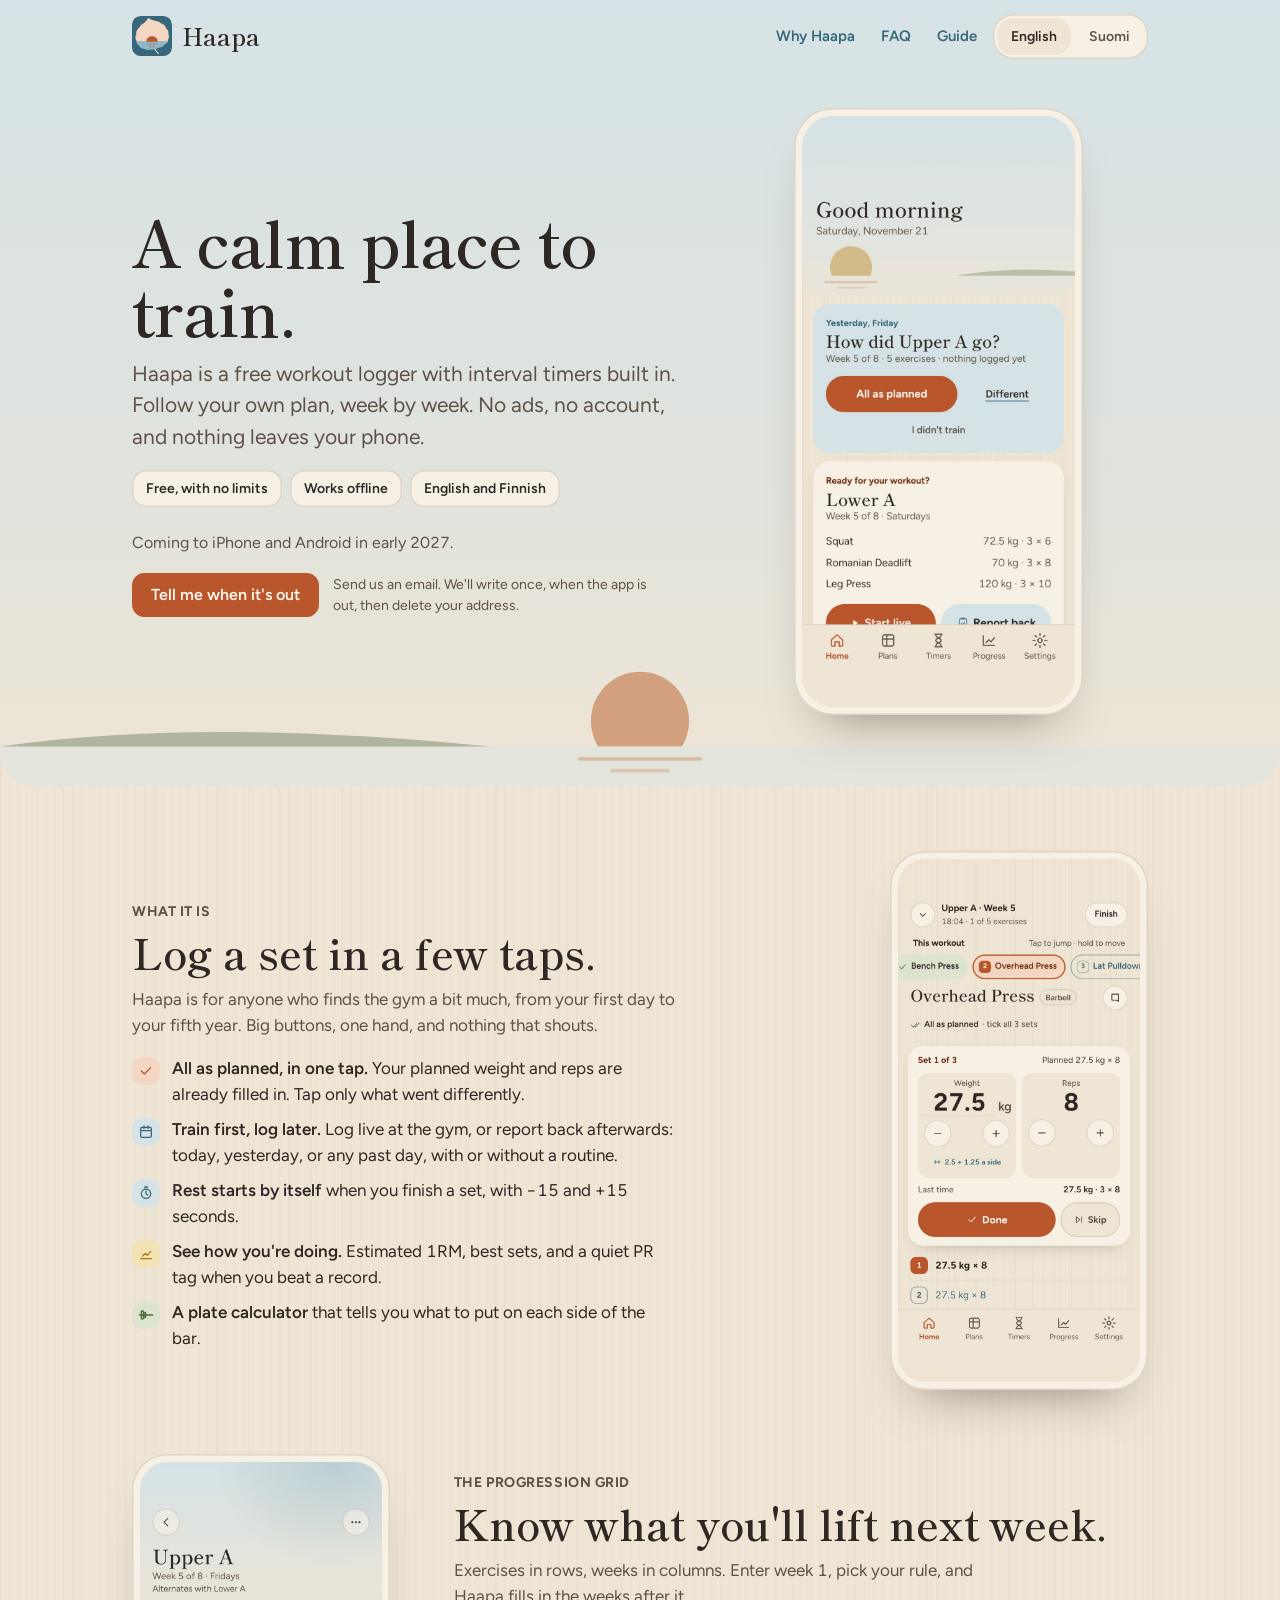
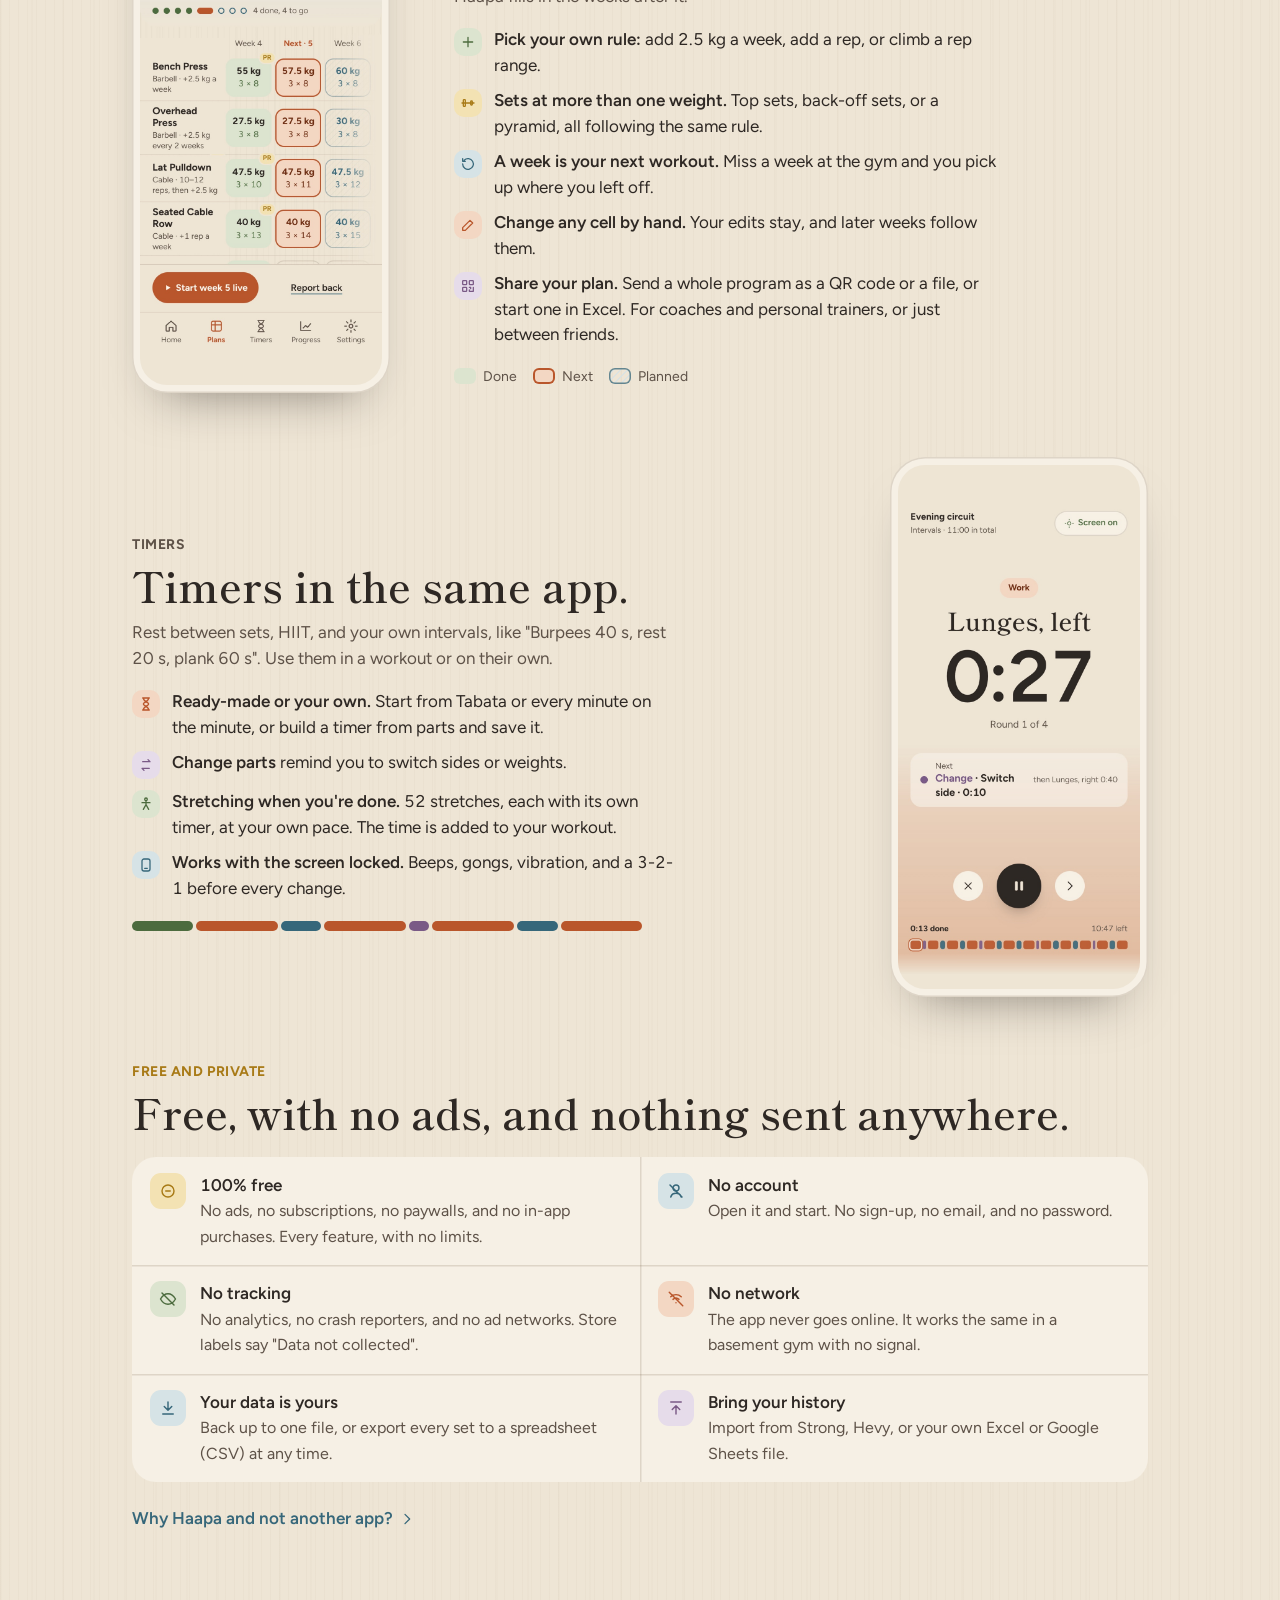
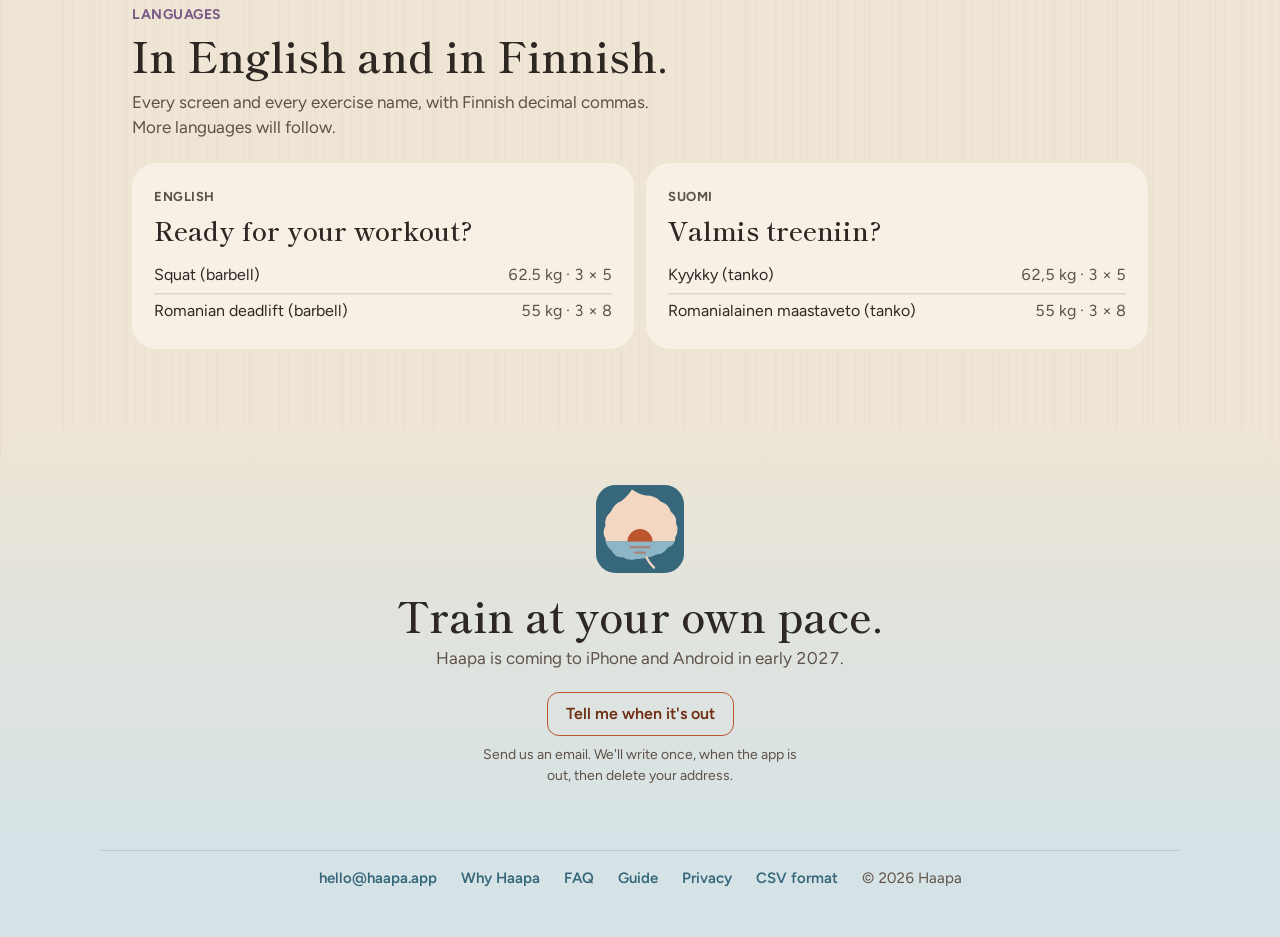
==== index.html @ 72ab7899 "Website, published 2026-11-21" ====
<!doctype html>
<html lang="en"><head>
<meta charset="utf-8">
<meta name="viewport" content="width=device-width,initial-scale=1">
<title>Haapa · a calm place to train</title>
<meta name="description" content="Haapa is a free workout logger and interval timer for iPhone and Android. No ads, no account, and nothing leaves your phone.">
<link rel="alternate" hreflang="en" href="https://haapa.app/">
<link rel="alternate" hreflang="fi" href="https://haapa.app/fi/">
<link rel="canonical" href="https://haapa.app/">
<link rel="icon" href="icon.svg" type="image/svg+xml">
<link rel="apple-touch-icon" href="apple-touch-icon.png">
<meta name="theme-color" content="#EEE5D5" media="(prefers-color-scheme: light)">
<meta name="theme-color" content="#221C18" media="(prefers-color-scheme: dark)">
<meta property="og:type" content="website">
<meta property="og:site_name" content="Haapa">
<meta property="og:locale" content="en_GB">
<meta property="og:title" content="Haapa · a calm place to train">
<meta property="og:description" content="Haapa is a free workout logger and interval timer for iPhone and Android. No ads, no account, and nothing leaves your phone.">
<meta property="og:url" content="https://haapa.app/">
<meta property="og:image" content="https://haapa.app/img/og.jpg">
<meta name="twitter:card" content="summary_large_image">
<link rel="stylesheet" href="site.css">
</head>
<body>

<!-- one icon definition, reused: variant B, tilted leaf, level horizon -->
<svg width="0" height="0" style="position:absolute" aria-hidden="true">
 <defs>
  <path id="leaf" d="M0 -44 Q7 -37 14 -34 Q24 -32 29 -24 Q38 -19 38 -10 Q44 -3 41 4 Q43 13 37 19 Q35 28 26 29 Q20 35 12 34 Q5 36 0 35 Q-5 36 -12 34 Q-20 35 -26 29 Q-35 28 -37 19 Q-43 13 -41 4 Q-44 -3 -38 -10 Q-38 -19 -29 -24 Q-24 -32 -14 -34 Q-7 -37 0 -44 Z"/>
  <clipPath id="leafclip"><use href="#leaf" transform="translate(56 54) rotate(-12) scale(1.12)"/></clipPath>
  <symbol id="haapa" viewBox="0 0 112 112">
   <rect width="112" height="112" style="fill:var(--i-ground)"/>
   <g clip-path="url(#leafclip)">
    <rect width="112" height="72" style="fill:var(--i-sky)"/>
    <rect y="72" width="112" height="40" style="fill:var(--i-water)"/>
    <path d="M40 72 A16 16 0 0 1 72 72 Z" style="fill:var(--i-sun)"/>
    <g style="stroke:var(--i-sun)" stroke-opacity=".5" stroke-width="3" stroke-linecap="round" fill="none"><path d="M44 79 H68"/><path d="M50 86 H62"/></g>
   </g>
   <path transform="translate(56 54) rotate(-12) scale(1.12)" d="M0 35 Q2 42 6 48" style="stroke:var(--i-sky)" stroke-width="2.6" fill="none" stroke-linecap="round"/>
  </symbol>
 </defs>
</svg>


<header class="hero">
 <svg class="scene" viewBox="0 0 1200 150" preserveAspectRatio="xMidYMax slice" aria-hidden="true">
  <circle cx="600" cy="88" r="46" style="fill:var(--sun)"/>
  <rect x="0" y="112" width="1200" height="38" style="fill:var(--water)"/>
  <rect x="542" y="122" width="116" height="3.5" rx="1.75" style="fill:var(--glint)"/>
  <rect x="572" y="133" width="56" height="3.5" rx="1.75" style="fill:var(--glint);opacity:.7"/>
  <path d="M0 112 C140 92 300 96 460 112 Z" style="fill:var(--hill)"/>
 </svg>
 <div class="wrap">
  <nav class="top" aria-label="Site">
   <a class="brand" href="index.html" aria-label="Haapa, home"><svg class="icon" width="40" height="40" aria-hidden="true"><use href="#haapa"/></svg><b class="serif">Haapa</b></a>
   <div class="navr">
    <a class="navlink wide" href="why.html">Why Haapa</a>
    <a class="navlink wide" href="faq.html">FAQ</a>
    <a class="navlink wide" href="guide.html">Guide</a>
    <div class="lang wide" role="group" aria-label="Language"><a href="index.html" aria-current="true" lang="en">English</a><a href="fi/index.html" lang="fi" hreflang="fi">Suomi</a></div>
    <details class="menu"><summary aria-label="Menu"><svg class="bars" width="22" height="22" viewBox="0 0 24 24" aria-hidden="true"><path d="M4 7h16M4 12h16M4 17h16" stroke="currentColor" stroke-width="2" stroke-linecap="round"/></svg><svg class="x" width="22" height="22" viewBox="0 0 24 24" aria-hidden="true"><path d="M6 6l12 12M18 6L6 18" stroke="currentColor" stroke-width="2" stroke-linecap="round"/></svg></summary>
     <div class="menu-in">
      <a class="mlink" href="why.html">Why Haapa</a>
      <a class="mlink" href="faq.html">FAQ</a>
      <a class="mlink" href="guide.html">Guide</a>
      <div class="lang" role="group" aria-label="Language"><a href="index.html" aria-current="true" lang="en">English</a><a href="fi/index.html" lang="fi" hreflang="fi">Suomi</a></div>
     </div>
    </details>
   </div>
  </nav>
  <div class="hero-in">
   <div>
    <h1 class="serif">A calm place to train.</h1>
    <p class="lede">Haapa is a free workout logger with interval timers built in. Follow your own plan, week by week. No ads, no account, and nothing leaves your phone.</p>
    <div class="facts"><span>Free, with no limits</span><span>Works offline</span><span>English and Finnish</span></div>
    <p class="soon">Coming to iPhone and Android in early 2027.</p>
    <p class="notify"><a href="mailto:hello@haapa.app?subject=Tell%20me%20when%20Haapa%20is%20out">Tell me when it's out</a><span>Send us an email. We'll write once, when the app is out, then delete your address.</span></p>
   </div>
   <div class="phone"><div class="screen"><picture><source srcset="img/home-dark.jpg" media="(prefers-color-scheme: dark)"><img src="img/home-light.jpg" width="390" height="844" alt="Haapa Home screen: “How did Upper A go?” with All as planned and Different, above today's routine, Lower A" decoding="async"></picture></div></div>
  </div>
 </div>
</header>

<main class="wrap">

 <section class="f" aria-labelledby="what">
  <div class="row">
   <div class="txt">
    <p class="kicker k-ember">What it is</p>
    <h2 id="what" class="serif">Log a set in a few taps.</h2>
    <p>Haapa is for anyone who finds the gym a bit much, from your first day to your fifth year. Big buttons, one hand, and nothing that shouts.</p>
    <ul class="points">
     <li><i style="background:var(--ember-soft);color:var(--ember)"><svg class="st" width="16" height="16" viewBox="0 0 24 24"><path d="M5 12l4.5 4.5L19 7"/></svg></i><span><b>All as planned, in one tap.</b> Your planned weight and reps are already filled in. Tap only what went differently.</span></li>
     <li><i style="background:var(--lake-soft);color:var(--lake)"><svg class="st" width="16" height="16" viewBox="0 0 24 24"><rect x="4" y="5" width="16" height="15" rx="2"/><path d="M4 10h16M9 3v4M15 3v4"/></svg></i><span><b>Train first, log later.</b> Log live at the gym, or report back afterwards: today, yesterday, or any past day, with or without a routine.</span></li>
     <li><i style="background:var(--lake-soft);color:var(--lake)"><svg class="st" width="16" height="16" viewBox="0 0 24 24"><circle cx="12" cy="13" r="7"/><path d="M12 9v4l2.5 2M10 3h4"/></svg></i><span><b>Rest starts by itself</b> when you finish a set, with −15 and +15 seconds.</span></li>
     <li><i style="background:var(--gold-soft);color:var(--gold)"><svg class="st" width="16" height="16" viewBox="0 0 24 24"><path d="M4 19h16M7 15l4-4 3 3 5-6"/></svg></i><span><b>See how you're doing.</b> Estimated 1RM, best sets, and a quiet PR tag when you beat a record.</span></li>
     <li><i style="background:var(--leaf-soft);color:var(--leaf)"><svg class="st" width="16" height="16" viewBox="0 0 24 24"><path d="M2 12h20"/><rect x="5" y="6" width="3" height="12" rx="1"/><rect x="9" y="8" width="2.5" height="8" rx="1"/></svg></i><span><b>A plate calculator</b> that tells you what to put on each side of the bar.</span></li>
    </ul>
   </div>
   <div class="phone"><div class="screen"><picture><source srcset="img/logging-dark.jpg" media="(prefers-color-scheme: dark)"><img src="img/logging-light.jpg" width="390" height="844" alt="Logging a set: overhead press, 27.5 kg for 8 reps as planned, with All as planned above and Done below" loading="lazy" decoding="async"></picture></div></div>
  </div>
 </section>

 <section class="f" aria-labelledby="grid">
  <div class="row flip">
   <div class="txt">
    <p class="kicker k-leaf">The progression grid</p>
    <h2 id="grid" class="serif">Know what you'll lift next week.</h2>
    <p>Exercises in rows, weeks in columns. Enter week 1, pick your rule, and Haapa fills in the weeks after it.</p>
    <ul class="points">
     <li><i style="background:var(--leaf-soft);color:var(--leaf)"><svg class="st" width="16" height="16" viewBox="0 0 24 24"><path d="M12 5v14M5 12h14"/></svg></i><span><b>Pick your own rule:</b> add 2.5 kg a week, add a rep, or climb a rep range.</span></li>
     <li><i style="background:var(--gold-soft);color:var(--gold)"><svg class="st" width="16" height="16" viewBox="0 0 24 24"><path d="M3 12h18"/><rect x="5" y="7" width="3" height="10" rx="1"/><rect x="16" y="9" width="2.5" height="6" rx="1"/></svg></i><span><b>Sets at more than one weight.</b> Top sets, back-off sets, or a pyramid, all following the same rule.</span></li>
     <li><i style="background:var(--lake-soft);color:var(--lake)"><svg class="st" width="16" height="16" viewBox="0 0 24 24"><path d="M4 12a8 8 0 1 0 2.3-5.7M4 4v4h4"/></svg></i><span><b>A week is your next workout.</b> Miss a week at the gym and you pick up where you left off.</span></li>
     <li><i style="background:var(--ember-soft);color:var(--ember)"><svg class="st" width="16" height="16" viewBox="0 0 24 24"><path d="M4 20h4L19 9l-4-4L4 16z"/></svg></i><span><b>Change any cell by hand.</b> Your edits stay, and later weeks follow them.</span></li>
     <li><i style="background:var(--heather-soft);color:var(--heather)"><svg class="st" width="16" height="16" viewBox="0 0 24 24"><rect x="4" y="4" width="6" height="6" rx="1"/><rect x="14" y="4" width="6" height="6" rx="1"/><rect x="4" y="14" width="6" height="6" rx="1"/><path d="M14 14h2v2M20 14v6h-6v-2"/></svg></i><span><b>Share your plan.</b> Send a whole program as a QR code or a file, or start one in Excel. For coaches and personal trainers, or just between friends.</span></li>
    </ul>
    <div class="legend" aria-label="How the grid marks weeks"><span><i class="lg-done"></i>Done</span><span><i class="lg-next"></i>Next</span><span><i class="lg-plan"></i>Planned</span></div>
   </div>
   <div class="phone"><div class="screen"><picture><source srcset="img/grid-portrait-dark.jpg" media="(prefers-color-scheme: dark)"><img src="img/grid-portrait-light.jpg" width="390" height="844" alt="The progression grid for Upper A, week 5 of 8: exercises in rows and weeks in columns, with done, next, and planned weeks" loading="lazy" decoding="async"></picture></div></div>
  </div>
 </section>

 <section class="f" aria-labelledby="timers">
  <div class="row">
   <div class="txt">
    <p class="kicker k-lake">Timers</p>
    <h2 id="timers" class="serif">Timers in the same app.</h2>
    <p>Rest between sets, HIIT, and your own intervals, like "Burpees 40 s, rest 20 s, plank 60 s". Use them in a workout or on their own.</p>
    <ul class="points">
     <li><i style="background:var(--ember-soft);color:var(--ember)"><svg class="st" width="16" height="16" viewBox="0 0 24 24"><path d="M7 3h10M7 21h10M8 3c0 6 8 6 8 9s-8 3-8 9M16 3c0 6-8 6-8 9s8 3 8 9"/></svg></i><span><b>Ready-made or your own.</b> Start from Tabata or every minute on the minute, or build a timer from parts and save it.</span></li>
     <li><i style="background:var(--heather-soft);color:var(--heather)"><svg class="st" width="16" height="16" viewBox="0 0 24 24"><path d="M7 7h11l-3-3M17 17H6l3 3"/></svg></i><span><b>Change parts</b> remind you to switch sides or weights.</span></li>
     <li><i style="background:var(--leaf-soft);color:var(--leaf)"><svg class="st" width="16" height="16" viewBox="0 0 24 24"><circle cx="12" cy="5" r="2"/><path d="M12 7v6l-4 7M12 13l4 7M6 10h12"/></svg></i><span><b>Stretching when you're done.</b> 52 stretches, each with its own timer, at your own pace. The time is added to your workout.</span></li>
     <li><i style="background:var(--lake-soft);color:var(--lake)"><svg class="st" width="16" height="16" viewBox="0 0 24 24"><rect x="6" y="3" width="12" height="18" rx="3"/><path d="M10 17h4"/></svg></i><span><b>Works with the screen locked.</b> Beeps, gongs, vibration, and a 3-2-1 before every change.</span></li>
    </ul>
    <div class="strip" aria-hidden="true">
     <i style="flex:3;background:var(--leaf)"></i><i style="flex:4;background:var(--ember)"></i><i style="flex:2;background:var(--lake)"></i><i style="flex:4;background:var(--ember)"></i><i style="flex:1;background:var(--heather)"></i><i style="flex:4;background:var(--ember)"></i><i style="flex:2;background:var(--lake)"></i><i style="flex:4;background:var(--ember)"></i>
    </div>
   </div>
   <div class="phone"><div class="screen"><picture><source srcset="img/timer-dark.jpg" media="(prefers-color-scheme: dark)"><img src="img/timer-light.jpg" width="390" height="844" alt="An interval timer running: Lunges, left, 27 seconds to go, next a change of side" loading="lazy" decoding="async"></picture></div></div>
  </div>
 </section>

 <section class="f promise" aria-labelledby="free">
  <p class="kicker k-gold">Free and private</p>
  <h2 id="free" class="serif">Free, with no ads, and nothing sent anywhere.</h2>
  <div class="group">
   <div class="r"><i style="background:var(--gold-soft);color:var(--gold)"><svg class="st" width="18" height="18" viewBox="0 0 24 24"><circle cx="12" cy="12" r="8"/><path d="M9 12h6"/></svg></i><div><b>100% free</b><span>No ads, no subscriptions, no paywalls, and no in-app purchases. Every feature, with no limits.</span></div></div>
   <div class="r"><i style="background:var(--lake-soft);color:var(--lake)"><svg class="st" width="18" height="18" viewBox="0 0 24 24"><circle cx="12" cy="8" r="4"/><path d="M5 20c1-4 4-5 7-5s6 1 7 5M4 4l16 16"/></svg></i><div><b>No account</b><span>Open it and start. No sign-up, no email, and no password.</span></div></div>
   <div class="r"><i style="background:var(--leaf-soft);color:var(--leaf)"><svg class="st" width="18" height="18" viewBox="0 0 24 24"><path d="M2 12s4-7 10-7 10 7 10 7-4 7-10 7S2 12 2 12zM4 4l16 16"/></svg></i><div><b>No tracking</b><span>No analytics, no crash reporters, and no ad networks. Store labels say "Data not collected".</span></div></div>
   <div class="r"><i style="background:var(--ember-soft);color:var(--ember)"><svg class="st" width="18" height="18" viewBox="0 0 24 24"><path d="M5 9a10 10 0 0 1 14 0M8 12.5a6 6 0 0 1 8 0M12 17h0M3 3l18 18"/></svg></i><div><b>No network</b><span>The app never goes online. It works the same in a basement gym with no signal.</span></div></div>
   <div class="r"><i style="background:var(--lake-soft);color:var(--lake)"><svg class="st" width="18" height="18" viewBox="0 0 24 24"><path d="M12 4v11M7 10l5 5 5-5M5 20h14"/></svg></i><div><b>Your data is yours</b><span>Back up to one file, or export every set to a spreadsheet (CSV) at any time.</span></div></div>
   <div class="r"><i style="background:var(--heather-soft);color:var(--heather)"><svg class="st" width="18" height="18" viewBox="0 0 24 24"><path d="M12 20V9M7 14l5-5 5 5M5 4h14"/></svg></i><div><b>Bring your history</b><span>Import from Strong, Hevy, or your own Excel or Google Sheets file.</span></div></div>
  </div>
  <a class="more" href="why.html">Why Haapa and not another app?<svg class="st" width="16" height="16" viewBox="0 0 24 24"><path d="M9 5l7 7-7 7"/></svg></a>
 </section>

 <section class="f" aria-labelledby="languages">
  <p class="kicker k-heather">Languages</p>
  <h2 id="languages" class="serif">In English and in Finnish.</h2>
  <div class="txt"><p>Every screen and every exercise name, with Finnish decimal commas. More languages will follow.</p></div>
  <div class="langs">
   <div class="card" lang="en"><small>English</small><h3 class="serif">Ready for your workout?</h3>
    <ul><li>Squat (barbell)<span>62.5 kg · 3 × 5</span></li><li>Romanian deadlift (barbell)<span>55 kg · 3 × 8</span></li></ul></div>
   <div class="card" lang="fi"><small>Suomi</small><h3 class="serif">Valmis treeniin?</h3>
    <ul><li>Kyykky (tanko)<span>62,5 kg · 3 × 5</span></li><li>Romanialainen maastaveto (tanko)<span>55 kg · 3 × 8</span></li></ul></div>
  </div>
 </section>

</main>

<section class="end" aria-labelledby="get-h">
 <div class="wrap">
  <svg class="icon" width="88" height="88" aria-hidden="true"><use href="#haapa"/></svg>
  <h2 id="get-h" class="serif">Train at your own pace.</h2>
  <p>Haapa is coming to iPhone and Android in early 2027.</p>
  <p class="notify"><a href="mailto:hello@haapa.app?subject=Tell%20me%20when%20Haapa%20is%20out">Tell me when it's out</a><span>Send us an email. We'll write once, when the app is out, then delete your address.</span></p>
 </div>
</section>

<footer>
 <div class="wrap">
  <a href="mailto:hello@haapa.app">hello@haapa.app</a>
  <a href="why.html">Why Haapa</a>
  <a href="faq.html">FAQ</a>
  <a href="guide.html">Guide</a>
  <a href="privacy.html">Privacy</a>
  <a href="csv-format.html">CSV format</a>
  <span style="padding:8px 0">© 2026 Haapa</span>
 </div>
</footer>
</body></html>
---- site.css ----
/* Haapa site styles. Löyly tokens from lifts/design/DESIGN.md. Fonts are self-hosted (no third-party requests). */
@font-face{font-family:Figtree;src:url(fonts/Figtree-Variable.woff) format("woff");font-weight:300 900;font-display:swap}
@font-face{font-family:"Shippori Mincho";src:url(fonts/ShipporiMincho-SemiBold.woff) format("woff");font-weight:600;font-display:swap}
/* Löyly tokens, copied from lifts/design/DESIGN.md (light / dark) */
:root{
  --ground:#EEE5D5;--raise:#F6F0E5;--slat:rgba(92,70,44,.16);
  --ink:#2E2824;--ink2:#5E5248;
  --ember:#B9562B;--ember-soft:#F3D7C3;--ember-ink:#6E2C10;--on-ember:#FFF6EE;
  --leaf:#4C6B3E;--leaf-soft:#DCE4CF;
  --lake:#36677A;--lake-soft:#D6E3E6;
  --gold:#A87A16;--gold-soft:#F3E2B3;
  --heather:#7A5A86;--heather-soft:#E6DCEA;
  /* precomputed mixes (no color-mix, same rule as the app) */
  --sky-mid:#E1E3DD;--water:#E3E4DB;--sun:#D3A07F;--glint:#D7B9A0;--hill:#B1B49E;
  /* icon (variant B, light) */
  --i-ground:#36677A;--i-sky:#F3D7C3;--i-water:#8DB6C6;--i-sun:#B9562B;
  color-scheme:light;
}
@media (prefers-color-scheme:dark){:root{
  --ground:#221C18;--raise:#2C2420;--slat:rgba(0,0,0,.45);
  --ink:#EFE4D3;--ink2:#B9AB97;
  --ember:#E58A5A;--ember-soft:#4A2C1E;--ember-ink:#FFD9C2;--on-ember:#2A140A;
  --leaf:#A4C28F;--leaf-soft:#2F3828;
  --lake:#8DB6C6;--lake-soft:#24343A;
  --gold:#E4B957;--gold-soft:#3D321A;
  --heather:#C4A6D0;--heather-soft:#352A3B;
  --sky-mid:#232829;--water:#232627;--sun:#80513A;--glint:#4E3427;--hill:#3E3D30;
  --i-ground:#16211F;--i-sky:#E6BFA2;--i-water:#5E8E9E;--i-sun:#D9733F;
  color-scheme:dark;
}
body{background-image:repeating-linear-gradient(90deg,rgba(0,0,0,.07) 0 1px,transparent 1px 9px)}}

*{box-sizing:border-box;margin:0;padding:0}
html{-webkit-text-size-adjust:100%}
body{background:var(--ground);color:var(--ink);font:400 17px/1.5 Figtree,system-ui,sans-serif;
  font-variant-numeric:tabular-nums;-webkit-font-smoothing:antialiased;
  background-image:repeating-linear-gradient(90deg,rgba(120,92,58,.03) 0 1px,transparent 1px 9px),
    repeating-linear-gradient(90deg,rgba(120,92,58,.02) 0 2px,transparent 2px 31px)}
.serif{font-family:"Shippori Mincho",Georgia,serif;font-weight:600}
a{color:inherit}
:focus-visible{outline:3px solid var(--lake);outline-offset:3px;border-radius:8px}
.wrap{max-width:1080px;margin:0 auto;padding:0 16px}
@media (min-width:720px){.wrap{padding:0 32px}}

/* top bar */
.top{display:flex;align-items:center;justify-content:space-between;height:72px}
.brand{display:flex;align-items:center;gap:10px;text-decoration:none}
.brand b{font-size:24px}
.icon{display:block;border-radius:22%;flex:none}
.lang{display:flex;gap:4px;padding:4px;border-radius:20px;background:var(--raise);box-shadow:inset 0 0 0 1.5px var(--slat)}
.lang a{font-size:14px;font-weight:600;text-decoration:none;padding:8px 14px;border-radius:16px;color:var(--ink2)}
.lang a[aria-current]{background:var(--ground);color:var(--ink)}

/* hero: the Home horizon, full width */
.hero{position:relative;overflow:hidden;border-radius:0 0 36px 36px;
  background:linear-gradient(180deg,var(--lake-soft) 0%,var(--sky-mid) 62%,var(--ground) 100%)}
.hero .scene{position:absolute;left:0;right:0;bottom:0;width:100%;height:150px}
.hero-in{position:relative;display:grid;gap:28px;padding:20px 0 56px}
.hero h1{font-size:clamp(38px,9vw,64px);line-height:1.08;letter-spacing:-.01em}
.hero .lede{font-size:clamp(18px,2.4vw,21px);color:var(--ink2);margin-top:14px;max-width:30em}
.facts{display:flex;flex-wrap:wrap;gap:8px;margin-top:18px}
.facts span{font-size:14px;font-weight:600;padding:8px 14px;border-radius:14px;background:var(--raise);box-shadow:inset 0 0 0 1.5px var(--slat)}
.hero .phone{justify-self:center}
@media (min-width:860px){
  .hero-in{grid-template-columns:1.15fr .85fr;align-items:center;padding:36px 0 72px}
}

/* store badges (not links until the listings exist; swap in Apple's and Google's artwork then) */
.badges{display:flex;flex-wrap:wrap;gap:12px;margin-top:26px}
.badge{display:inline-flex;align-items:center;gap:10px;height:54px;padding:0 18px 0 14px;border-radius:12px;
  background:#111;color:#fff;text-decoration:none;box-shadow:inset 0 0 0 1px #8a8a8a}
.badge svg{flex:none}
.badge span{display:flex;flex-direction:column;line-height:1.1}
.badge small{font-size:11px;letter-spacing:.02em}
.badge b{font-size:20px;font-weight:600;letter-spacing:-.01em}
.soon{font-size:14px;color:var(--ink2);margin-top:10px}

/* phone frames for the app screenshots */
.phone{--s:.62;width:calc(390px*var(--s) + 16px);height:calc(844px*var(--s) + 16px);padding:8px;border-radius:calc(44px*var(--s) + 8px);
  background:var(--raise);box-shadow:inset 0 0 0 1.5px var(--slat),0 28px 50px -30px rgba(46,40,36,.55);flex:none}
.phone .screen{width:calc(390px*var(--s));height:calc(844px*var(--s));overflow:hidden;border-radius:calc(44px*var(--s))}
.phone img{width:100%;height:100%;display:block}
@media (min-width:860px){.hero .phone{--s:.7}}

/* sections */
section.f{padding:64px 0 0}
.row{display:grid;gap:28px;align-items:center}
@media (min-width:860px){.row{grid-template-columns:1fr auto;gap:64px}.row.flip{grid-template-columns:auto 1fr}.row.flip .txt{order:2}}
.row .phone{justify-self:center}
.kicker{font-size:14px;font-weight:700;letter-spacing:.04em;text-transform:uppercase}
.k-ember{color:var(--ember)}.k-leaf{color:var(--leaf)}.k-lake{color:var(--lake)}.k-gold{color:var(--gold)}.k-heather{color:var(--heather)}
h2{font-size:clamp(30px,5.4vw,42px);line-height:1.12;margin-top:6px}
.txt>p{color:var(--ink2);margin-top:12px;max-width:32em}
.points{list-style:none;margin-top:18px;display:grid;gap:10px;max-width:32em}
.points li{display:flex;gap:12px;align-items:flex-start}
.points li i{flex:none;width:28px;height:28px;border-radius:10px;display:grid;place-items:center;margin-top:1px}
.points b{font-weight:600}
svg.st{stroke:currentColor;fill:none;stroke-width:1.9;stroke-linecap:round;stroke-linejoin:round}

/* grid legend, from the app */
.legend{display:flex;flex-wrap:wrap;gap:8px 16px;margin-top:18px;font-size:14px;color:var(--ink2)}
.legend span{display:flex;align-items:center;gap:7px}
.legend i{width:22px;height:16px;border-radius:6px}
.lg-done{background:var(--leaf-soft)}
.lg-next{background:var(--ember-soft);box-shadow:inset 0 0 0 2px var(--ember)}
.lg-plan{box-shadow:inset 0 0 0 1.5px var(--lake);opacity:.75;background:repeating-linear-gradient(135deg,transparent 0 4px,var(--lake-soft) 4px 5px)}

/* timer strip */
.strip{display:flex;gap:3px;height:10px;margin-top:20px;max-width:30em}
.strip i{border-radius:5px}

/* the promise: a grouped list, like Settings */
.group{margin-top:22px;border-radius:24px;background:var(--raise);overflow:hidden}
.group .r{display:flex;gap:14px;align-items:flex-start;padding:16px 18px}
.group .r+.r{box-shadow:inset 0 1.5px 0 var(--slat)}
.group .r i{flex:none;width:36px;height:36px;border-radius:11px;display:grid;place-items:center}
.group .r b{display:block;font-weight:600}
.group .r span{color:var(--ink2);font-size:16px}
@media (min-width:860px){.promise .group{display:grid;grid-template-columns:1fr 1fr}
  .promise .group .r+.r{box-shadow:none}
  .promise .group .r:nth-child(n+3){box-shadow:inset 0 1.5px 0 var(--slat)}
  .promise .group .r:nth-child(even){box-shadow:inset 1.5px 0 0 var(--slat)}
  .promise .group .r:nth-child(n+3):nth-child(even){box-shadow:inset 1.5px 0 0 var(--slat),inset 0 1.5px 0 var(--slat)}}

/* languages */
.langs{display:grid;gap:12px;margin-top:22px}
@media (min-width:720px){.langs{grid-template-columns:1fr 1fr}}
.card{border-radius:24px;background:var(--raise);padding:20px 22px}
.card small{font-size:13px;font-weight:700;color:var(--ink2);letter-spacing:.04em;text-transform:uppercase}
.card h3{font-size:26px;line-height:1.2;margin-top:6px}
.card ul{list-style:none;margin-top:12px}
.card li{display:flex;justify-content:space-between;gap:12px;padding:6px 0;font-size:16px}
.card li+li{box-shadow:inset 0 1.5px 0 var(--slat)}
.card li span{color:var(--ink2);white-space:nowrap}

/* closing */
.end{margin-top:80px;padding:56px 0 64px;text-align:center;border-radius:36px 36px 0 0;
  background:linear-gradient(0deg,var(--lake-soft) 0%,var(--sky-mid) 55%,var(--ground) 100%)}
.end .icon{margin:0 auto}
.end h2{margin-top:18px}
.end p{color:var(--ink2);margin-top:8px}
.end .badges{justify-content:center}
footer{background:var(--lake-soft);padding:0 0 40px;font-size:15px;color:var(--ink2)}
footer .wrap{display:flex;flex-wrap:wrap;gap:10px 24px;justify-content:center;padding-top:8px;border-top:1.5px solid var(--slat)}
footer a{color:var(--lake);font-weight:600;text-decoration:none;padding:8px 0}

/* nav link + "more" link */
.navr{display:flex;align-items:center;gap:6px}
.navlink{font-size:15px;font-weight:600;text-decoration:none;color:var(--lake);padding:10px 10px}
@media (max-width:420px){.navlink{font-size:14px;padding:10px 6px}.lang a{padding:8px 10px}}
.more{display:inline-flex;align-items:center;gap:6px;margin-top:16px;font-weight:600;color:var(--lake);text-decoration:none;padding:8px 0}

/* comparison page */
.page-head{position:relative;overflow:hidden;border-radius:0 0 36px 36px;
  background:linear-gradient(180deg,var(--lake-soft) 0%,var(--sky-mid) 70%,var(--ground) 100%)}
.page-head .intro{padding:16px 0 48px;max-width:40em}
.page-head h1{font-size:clamp(34px,7vw,54px);line-height:1.1}
.page-head p{color:var(--ink2);margin-top:14px;font-size:clamp(17px,2.2vw,20px)}
.checked{font-size:14px;color:var(--ink2);margin-top:14px}
.tablewrap{margin-top:22px;border-radius:24px;background:var(--raise);overflow:hidden}
table.cmp{border-collapse:collapse;width:100%;font-size:15px}
.cmp th,.cmp td{text-align:left;vertical-align:top;padding:14px 16px}
.cmp thead th{font-size:14px;font-weight:700;color:var(--ink2)}
.cmp tbody th{font-size:21px;width:130px}
.cmp tbody tr{box-shadow:inset 0 1.5px 0 var(--slat)}
.cmp tr.us{background:var(--ember-soft);color:var(--ember-ink)}
.cmp td small{display:block;color:var(--ink2);font-size:13px;margin-top:2px}
.cmp tr.us small{color:var(--ember-ink)}
@media (max-width:759px){
  .tablewrap{background:none;border-radius:0}
  .cmp thead{position:absolute;width:1px;height:1px;overflow:hidden;clip:rect(0 0 0 0)}
  .cmp,.cmp tbody,.cmp tr,.cmp th,.cmp td{display:block;width:auto}
  .cmp tbody tr{box-shadow:none;background:var(--raise);border-radius:22px;padding:6px 0 8px;margin-bottom:12px}
  .cmp tbody th{padding:12px 18px 4px}
  .cmp td{display:grid;grid-template-columns:110px 1fr;gap:12px;padding:8px 18px}
  .cmp td+td{box-shadow:inset 0 1.5px 0 var(--slat)}
  .cmp td::before{content:attr(data-label);font-size:14px;font-weight:600;color:var(--ink2)}
  .cmp tr.us td::before{color:var(--ember-ink)}
  .cmp td small{grid-column:2;margin-top:-10px}
}
.apps{display:grid;gap:12px;margin-top:22px}
@media (min-width:760px){.apps{grid-template-columns:1fr 1fr}}
.apps .card h3{font-size:24px}
.apps .card p{color:var(--ink2);margin-top:8px;font-size:16px}
.apps .card p b{color:var(--ink);font-weight:600}
.two{display:grid;gap:12px;margin-top:22px}
@media (min-width:760px){.two{grid-template-columns:1fr 1fr}}
.two .card ul{list-style:none;margin-top:10px}
.two .card li{padding:8px 0;font-size:16px}
.two .card li+li{box-shadow:inset 0 1.5px 0 var(--slat)}
.vh{position:absolute;width:1px;height:1px;overflow:hidden;clip:rect(0 0 0 0)}

.note{color:var(--ink2);font-size:15px;margin-top:14px;max-width:44em}
.swatches{display:flex;flex-wrap:wrap;gap:10px 18px;margin-top:20px}
.sw{display:flex;align-items:center;gap:8px;font-size:14px;font-weight:600;color:var(--ink2)}
.sw i{width:26px;height:26px;border-radius:50%}
ul.plain{list-style:none}
ul.plain li{padding:9px 0;font-size:16px}
ul.plain li+li{box-shadow:inset 0 1.5px 0 var(--slat)}
@media (min-width:760px){.apps .wide{grid-column:1/-1}}

/* text pages: privacy, CSV format */
.doc{padding-top:24px}
.doc>*{max-width:44em}
.doc>.tablewrap{max-width:52em}
.spec td:first-child code{white-space:nowrap}
.doc h2{font-size:clamp(24px,4vw,30px);margin-top:36px}
.doc p,.doc li{color:var(--ink2);margin-top:10px}
.doc p b,.doc li b{color:var(--ink);font-weight:600}
.doc ul{padding-left:20px}
.doc a{color:var(--lake);font-weight:600}
.doc code{font:600 14px/1.4 ui-monospace,Menlo,monospace;color:var(--ink);overflow-wrap:anywhere}
.doc .tablewrap{overflow-x:auto}
table.spec{border-collapse:collapse;width:100%;font-size:15px;min-width:560px}
.spec th,.spec td{text-align:left;vertical-align:top;padding:11px 14px}
.spec thead th{font-size:14px;color:var(--ink2)}
.spec tbody tr{box-shadow:inset 0 1.5px 0 var(--slat)}
.spec td:nth-child(3){color:var(--ink2)}
.notify{margin-top:18px;display:flex;flex-wrap:wrap;align-items:center;gap:8px 14px;font-size:14px;color:var(--ink2)}
.notify a{display:inline-flex;align-items:center;height:44px;padding:0 18px;border-radius:12px;border:1.5px solid var(--ember);color:var(--ember-ink);font-weight:600;font-size:16px;text-decoration:none}
.notify a:hover{background:var(--ember-soft)}
.notify span{max-width:24em}
.end .notify{justify-content:center;flex-direction:column}
.end .notify span{text-align:center}

/* site menu: links on wide screens, a menu button on phones (no script: <details>) */
.menu{display:none;position:relative}
.menu summary{list-style:none;width:44px;height:44px;display:grid;place-items:center;border-radius:14px;background:var(--raise);box-shadow:inset 0 0 0 1.5px var(--slat);color:var(--ink);cursor:pointer}
.menu summary::-webkit-details-marker{display:none}
.menu summary:focus-visible{outline:2px solid var(--lake);outline-offset:2px}
.menu summary svg{grid-area:1/1}
.menu[open] .bars,.menu:not([open]) .x{display:none}
.menu-in{position:absolute;right:0;top:52px;z-index:20;width:min(280px,calc(100vw - 32px));display:grid;gap:4px;padding:10px;border-radius:20px;background:var(--raise);box-shadow:inset 0 0 0 1.5px var(--slat),0 14px 36px rgba(0,0,0,.2)}
.mlink{display:block;padding:12px 14px;border-radius:12px;font-size:17px;font-weight:600;text-decoration:none;color:var(--ink)}
.mlink[aria-current]{background:var(--ground)}
.menu-in .lang{margin-top:6px;padding:10px 0 0;border-radius:0;background:none;box-shadow:inset 0 1.5px 0 var(--slat)}
.menu-in .lang a{flex:1;text-align:center;padding:12px 14px;border-radius:12px}
.menu-in .lang a[aria-current]{background:var(--ground)}
@media (max-width:700px){.wide{display:none}.menu{display:block}}

/* coming soon: the email sign-up is the main action until the stores have Haapa */
.hero .soon{margin-top:24px;font-size:16px}
.hero .notify a{background:var(--ember);border-color:var(--ember);color:var(--on-ember)}
.hero .notify a:hover{background:var(--ember);filter:brightness(1.06)}
.end .notify{margin-top:20px}

/* FAQ */
.sr{position:absolute;width:1px;height:1px;overflow:hidden;clip:rect(0 0 0 0);white-space:nowrap}
.faq .qa{border-bottom:1.5px solid var(--slat)}
.faq .qa:first-of-type{border-top:1.5px solid var(--slat)}
.faq summary{list-style:none;cursor:pointer;display:flex;justify-content:space-between;align-items:center;gap:16px;padding:18px 4px;font-size:18px;font-weight:600;color:var(--ink)}
.faq summary::-webkit-details-marker{display:none}
.faq summary::after{content:"+";flex:none;width:28px;height:28px;display:grid;place-items:center;border-radius:50%;background:var(--lake-soft);color:var(--lake);font-size:20px;line-height:1}
.faq .qa[open] summary::after{content:"−"}
.faq summary:focus-visible{outline:2px solid var(--lake);outline-offset:2px;border-radius:8px}
.faq .qa p{margin:0 4px 20px;color:var(--ink2)}

/* data guide */
.toc{margin-top:22px;padding:16px 18px;border-radius:20px;background:var(--raise);box-shadow:inset 0 0 0 1.5px var(--slat);max-width:30em}
.page-head .toc p{margin:0;font-size:13px;font-weight:700;letter-spacing:.04em;text-transform:uppercase;color:var(--ink2)}
.toc ol{margin:8px 0 0;padding-left:22px;display:grid;gap:4px}
.toc a{color:var(--lake);font-weight:600;font-size:16px;text-decoration:none;display:inline-block;padding:4px 0}
.steps{margin-top:16px;padding-left:0;list-style:none;counter-reset:s;display:grid;gap:14px;max-width:32em}
.steps li{counter-increment:s;position:relative;padding:3px 0 0 44px;min-height:30px;color:var(--ink2)}
.steps li::before{content:counter(s);position:absolute;left:0;top:0;width:30px;height:30px;border-radius:50%;display:grid;place-items:center;background:var(--lake-soft);color:var(--lake);font-weight:700;font-size:15px}
.steps b{color:var(--ink);font-weight:600}
.steps code,.tip code{font:600 14px/1.4 ui-monospace,Menlo,monospace;color:var(--ink);overflow-wrap:anywhere}
.tip{margin-top:18px;padding-left:14px;box-shadow:inset 3px 0 0 var(--gold);color:var(--ink2);font-size:15px;max-width:32em}
.tip a{color:var(--lake);font-weight:600}
.g-note{margin:8px auto 0;text-align:center}
.faq .qa ul{margin:0 4px 12px;padding-left:20px;color:var(--ink2);display:grid;gap:8px}
.faq .qa ul+p{margin-top:0}
.faq .qa p:has(+ul){margin-bottom:10px}
.faq .qa b{color:var(--ink);font-weight:600}
.g-wide{max-width:44em}
.platforms{list-style:none;margin-top:16px;padding:0;display:grid;gap:12px;max-width:40em}
.platforms li{padding:14px 16px;border-radius:16px;background:var(--raise);box-shadow:inset 0 0 0 1.5px var(--slat);color:var(--ink2)}
.platforms b{color:var(--ink);font-weight:600}
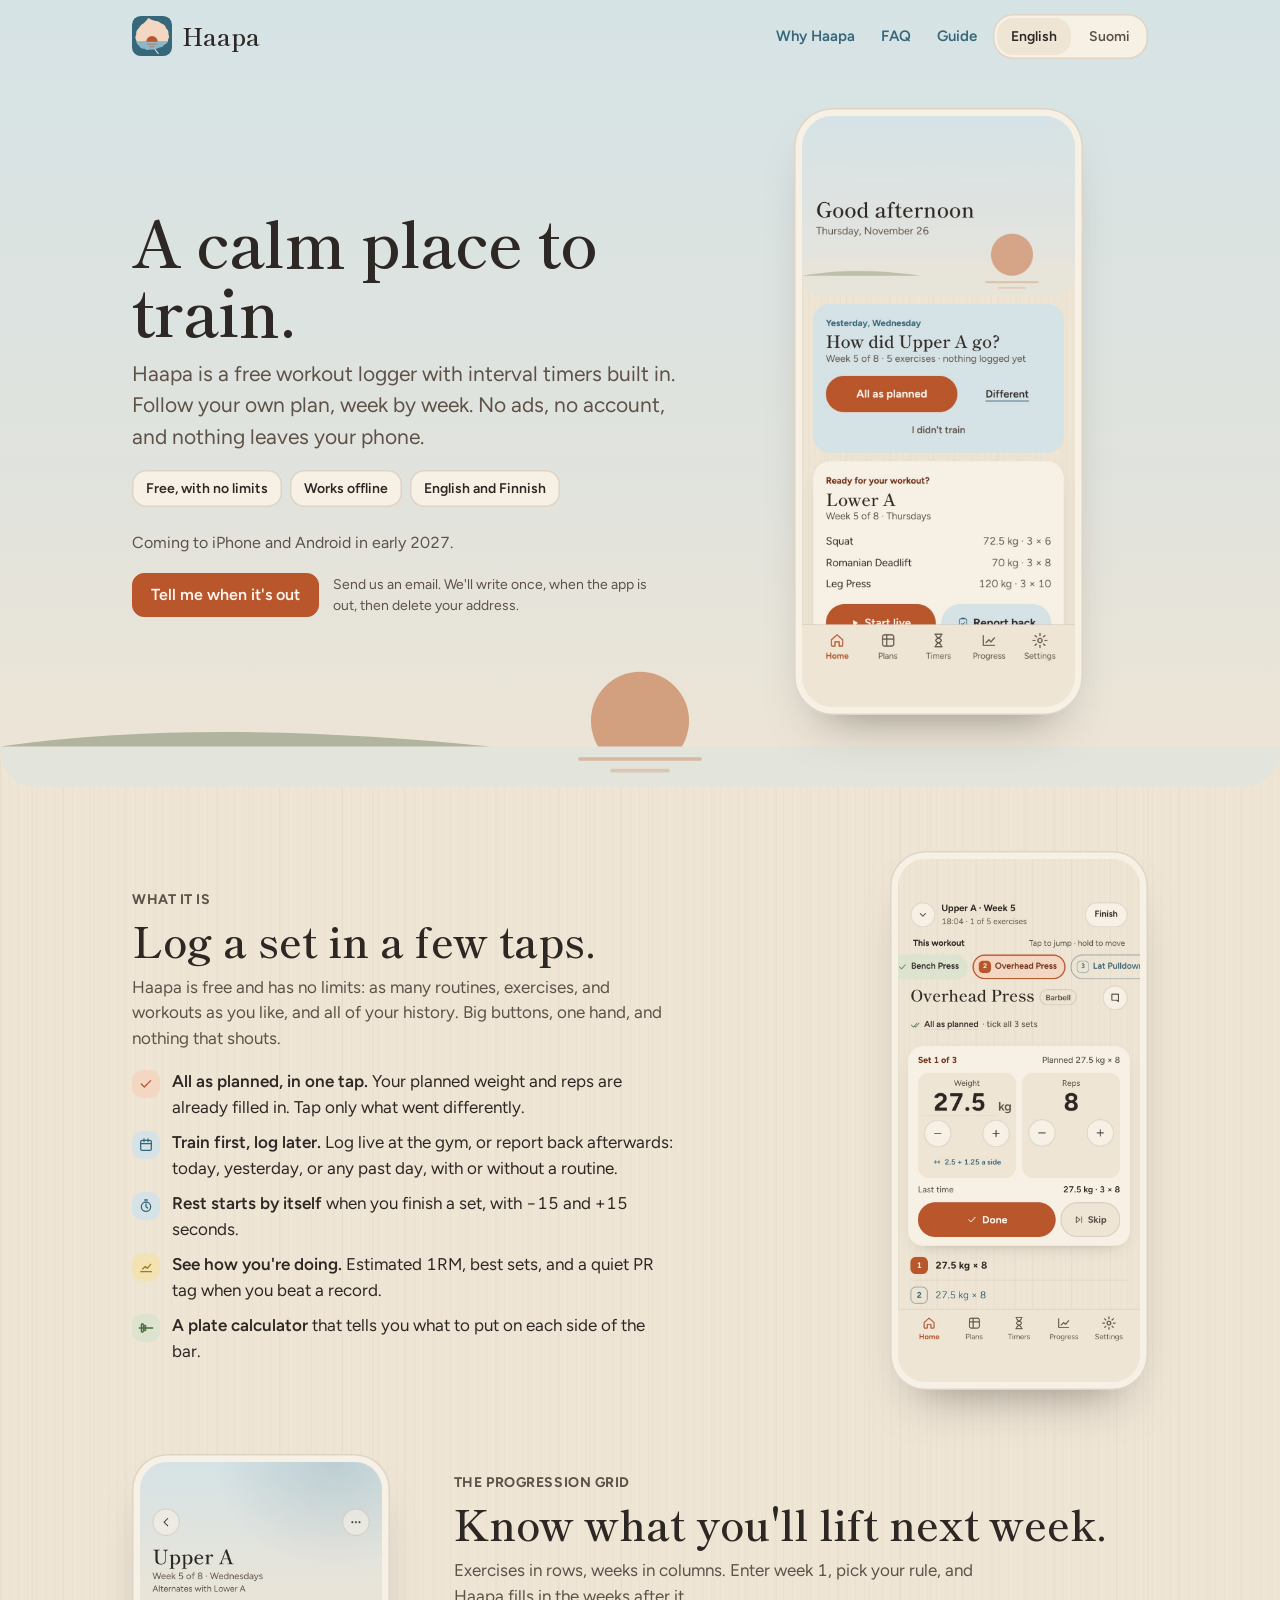
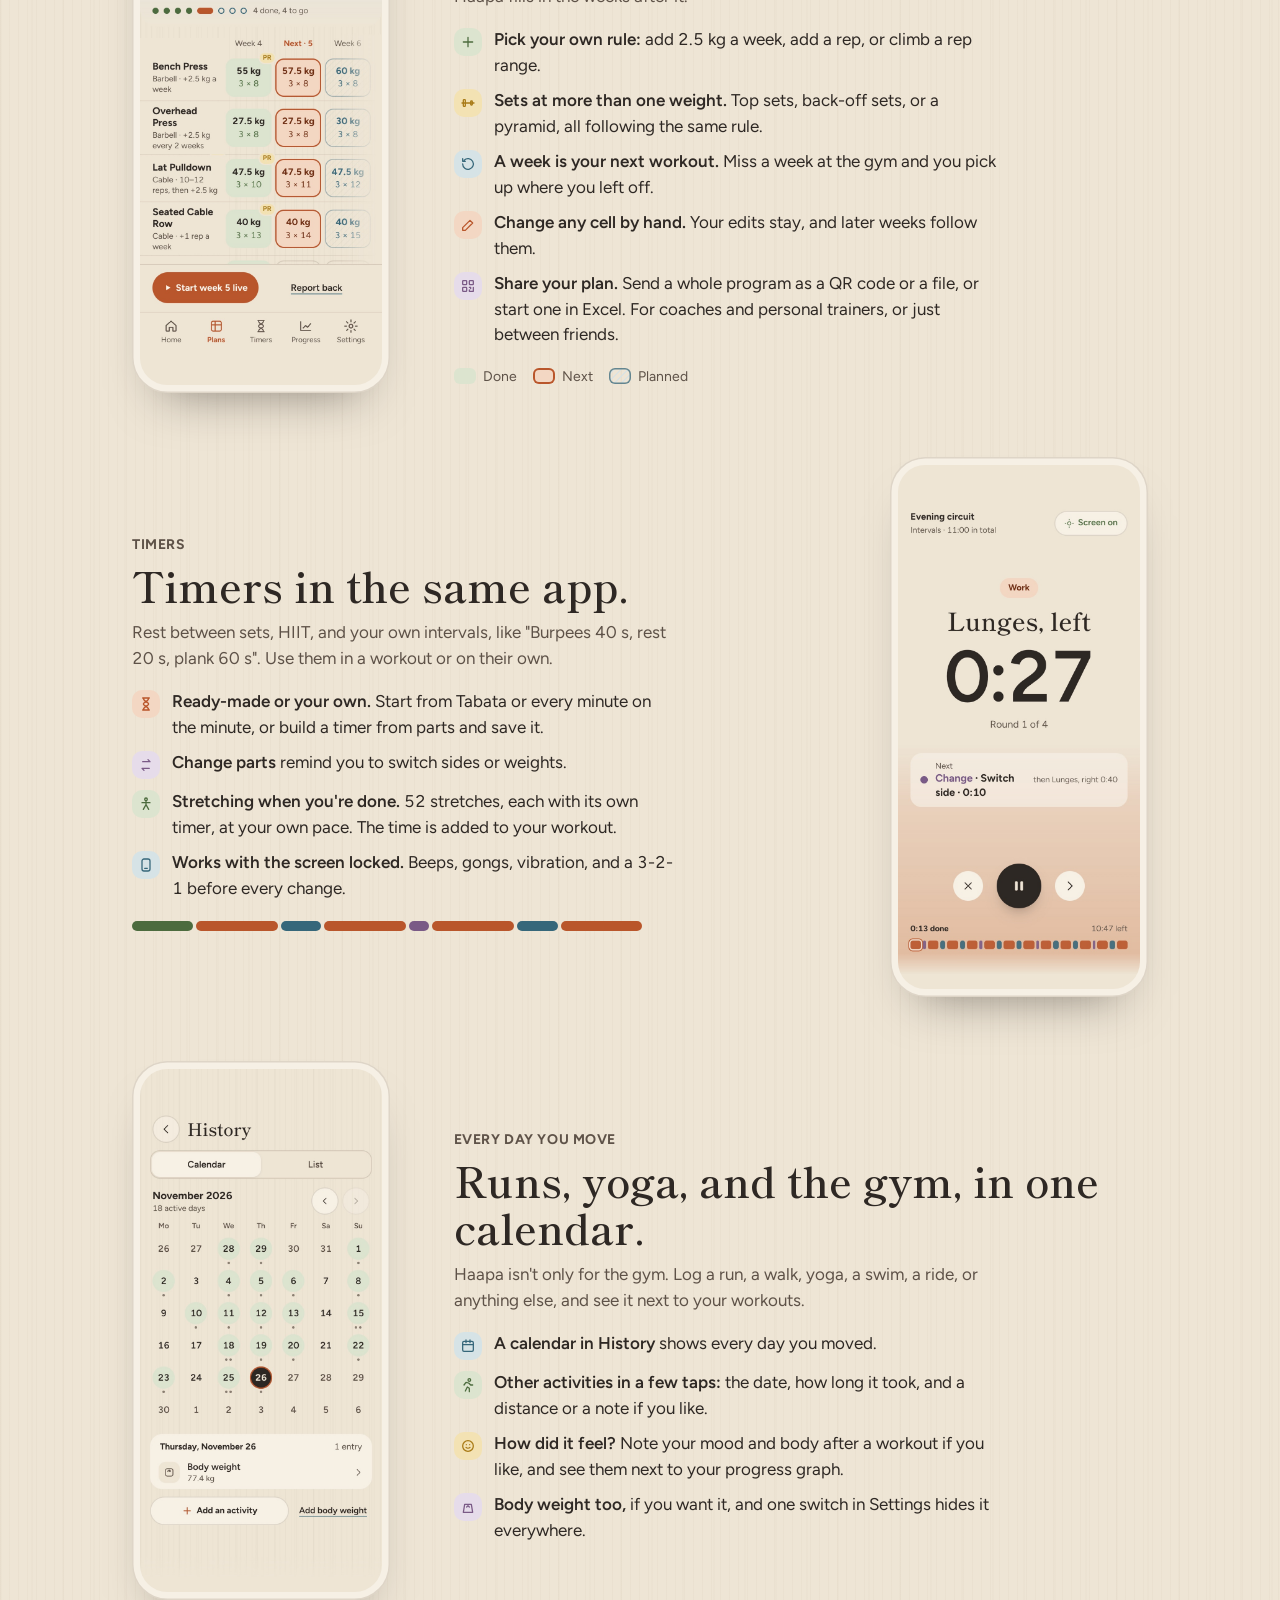
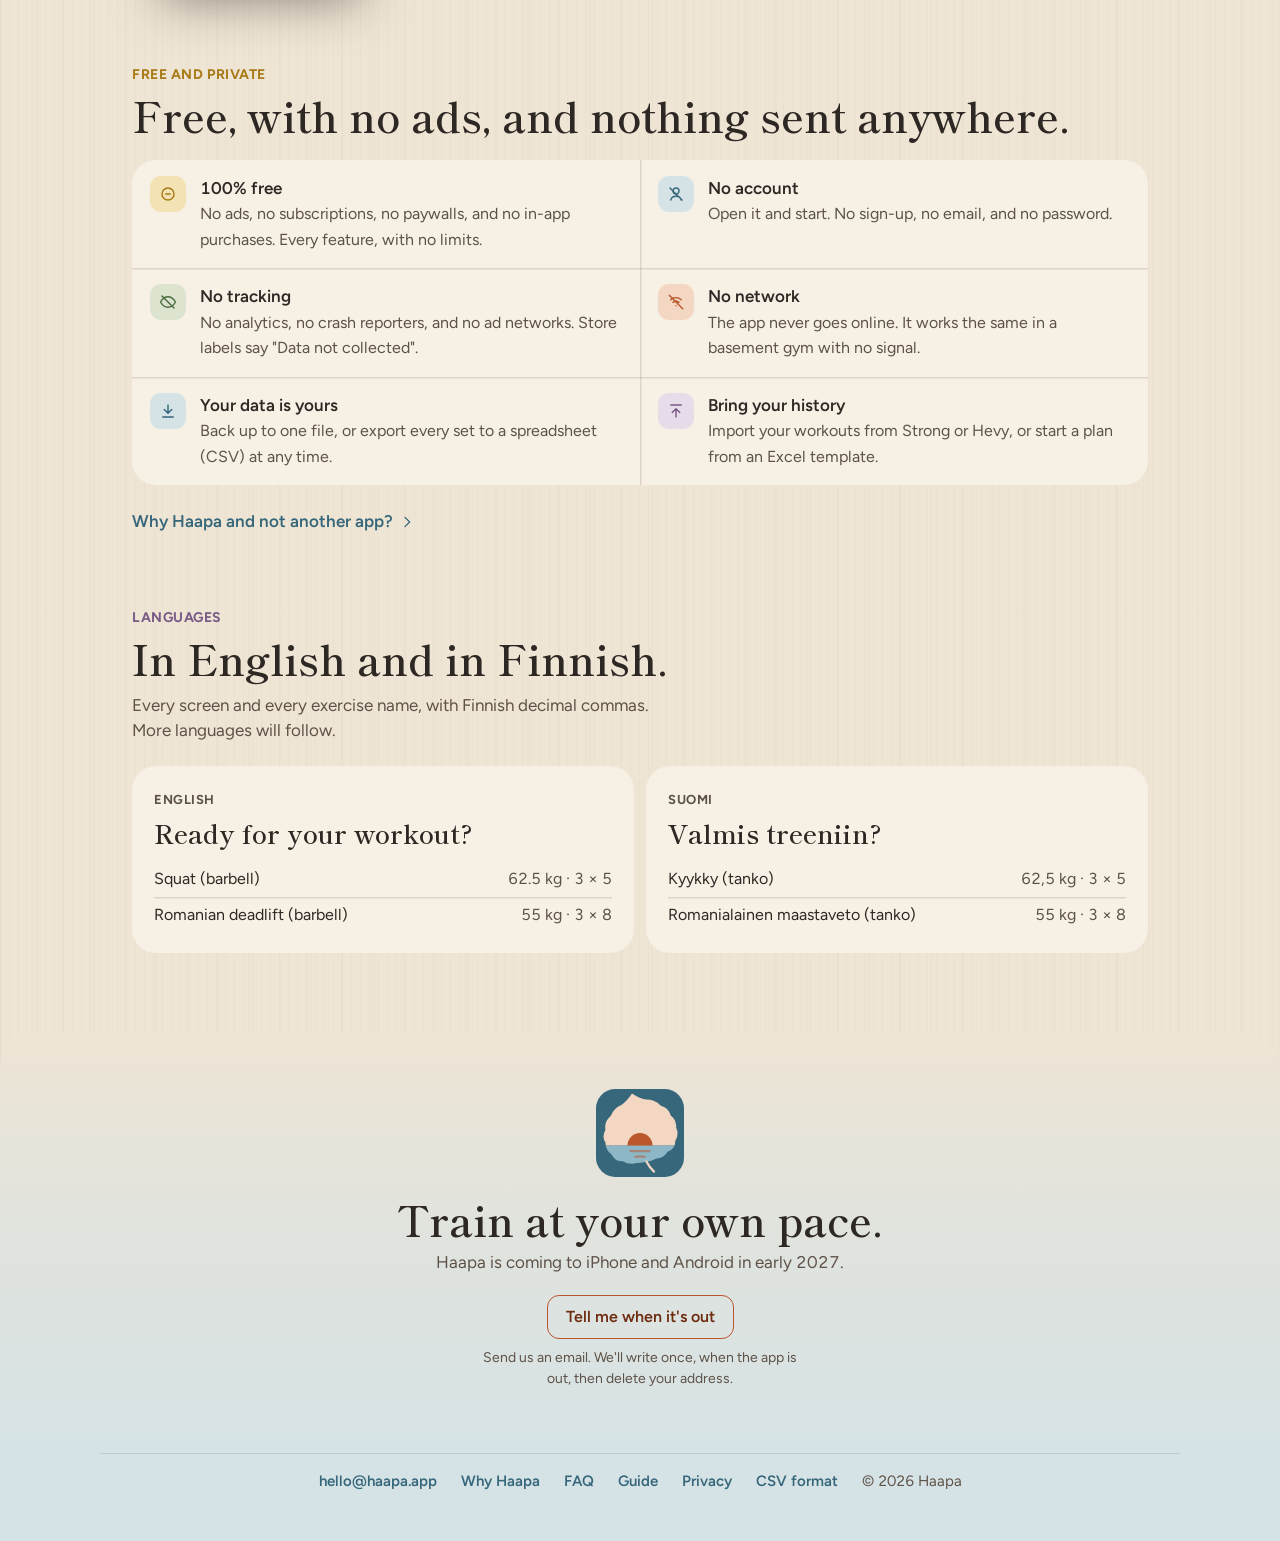
==== commit 881079dc: "Website, published 2026-11-28" ====
--- a/index.html
+++ b/index.html
@@ -88,7 +88,7 @@
    <div class="txt">
     <p class="kicker k-ember">What it is</p>
     <h2 id="what" class="serif">Log a set in a few taps.</h2>
-    <p>Haapa is for anyone who finds the gym a bit much, from your first day to your fifth year. Big buttons, one hand, and nothing that shouts.</p>
+    <p>Haapa is free and has no limits: as many routines, exercises, and workouts as you like, and all of your history. Big buttons, one hand, and nothing that shouts.</p>
     <ul class="points">
      <li><i style="background:var(--ember-soft);color:var(--ember)"><svg class="st" width="16" height="16" viewBox="0 0 24 24"><path d="M5 12l4.5 4.5L19 7"/></svg></i><span><b>All as planned, in one tap.</b> Your planned weight and reps are already filled in. Tap only what went differently.</span></li>
      <li><i style="background:var(--lake-soft);color:var(--lake)"><svg class="st" width="16" height="16" viewBox="0 0 24 24"><rect x="4" y="5" width="16" height="15" rx="2"/><path d="M4 10h16M9 3v4M15 3v4"/></svg></i><span><b>Train first, log later.</b> Log live at the gym, or report back afterwards: today, yesterday, or any past day, with or without a routine.</span></li>
@@ -137,6 +137,23 @@
     </div>
    </div>
    <div class="phone"><div class="screen"><picture><source srcset="img/timer-dark.jpg" media="(prefers-color-scheme: dark)"><img src="img/timer-light.jpg" width="390" height="844" alt="An interval timer running: Lunges, left, 27 seconds to go, next a change of side" loading="lazy" decoding="async"></picture></div></div>
+  </div>
+ </section>
+
+ <section class="f" aria-labelledby="moves">
+  <div class="row flip">
+   <div class="txt">
+    <p class="kicker k-heather">Every day you move</p>
+    <h2 id="moves" class="serif">Runs, yoga, and the gym, in one calendar.</h2>
+    <p>Haapa isn't only for the gym. Log a run, a walk, yoga, a swim, a ride, or anything else, and see it next to your workouts.</p>
+    <ul class="points">
+     <li><i style="background:var(--lake-soft);color:var(--lake)"><svg class="st" width="16" height="16" viewBox="0 0 24 24"><rect x="4" y="5" width="16" height="15" rx="2"/><path d="M4 10h16M9 3v4M15 3v4"/></svg></i><span><b>A calendar in History</b> shows every day you moved.</span></li>
+     <li><i style="background:var(--leaf-soft);color:var(--leaf)"><svg class="st" width="16" height="16" viewBox="0 0 24 24"><circle cx="14" cy="4.5" r="2"/><path d="M8 21l3-6 3 2v5M6 12l3-4 4 1 3 3h3"/></svg></i><span><b>Other activities in a few taps:</b> the date, how long it took, and a distance or a note if you like.</span></li>
+     <li><i style="background:var(--gold-soft);color:var(--gold)"><svg class="st" width="16" height="16" viewBox="0 0 24 24"><circle cx="12" cy="12" r="8"/><path d="M9 14c1.5 1.5 4.5 1.5 6 0M9.5 10h0M14.5 10h0"/></svg></i><span><b>How did it feel?</b> Note your mood and body after a workout if you like, and see them next to your progress graph.</span></li>
+     <li><i style="background:var(--heather-soft);color:var(--heather)"><svg class="st" width="16" height="16" viewBox="0 0 24 24"><path d="M5 20h14l-2-12H7z"/><path d="M10 12l2-2 2 2"/></svg></i><span><b>Body weight too,</b> if you want it, and one switch in Settings hides it everywhere.</span></li>
+    </ul>
+   </div>
+   <div class="phone"><div class="screen"><picture><source srcset="img/calendar-dark.jpg" media="(prefers-color-scheme: dark)"><img src="img/calendar-light.jpg" width="390" height="844" alt="The History calendar for November, with 18 active days marked, and buttons to add an activity or body weight" loading="lazy" decoding="async"></picture></div></div>
   </div>
  </section>
 
@@ -149,7 +166,7 @@
    <div class="r"><i style="background:var(--leaf-soft);color:var(--leaf)"><svg class="st" width="18" height="18" viewBox="0 0 24 24"><path d="M2 12s4-7 10-7 10 7 10 7-4 7-10 7S2 12 2 12zM4 4l16 16"/></svg></i><div><b>No tracking</b><span>No analytics, no crash reporters, and no ad networks. Store labels say "Data not collected".</span></div></div>
    <div class="r"><i style="background:var(--ember-soft);color:var(--ember)"><svg class="st" width="18" height="18" viewBox="0 0 24 24"><path d="M5 9a10 10 0 0 1 14 0M8 12.5a6 6 0 0 1 8 0M12 17h0M3 3l18 18"/></svg></i><div><b>No network</b><span>The app never goes online. It works the same in a basement gym with no signal.</span></div></div>
    <div class="r"><i style="background:var(--lake-soft);color:var(--lake)"><svg class="st" width="18" height="18" viewBox="0 0 24 24"><path d="M12 4v11M7 10l5 5 5-5M5 20h14"/></svg></i><div><b>Your data is yours</b><span>Back up to one file, or export every set to a spreadsheet (CSV) at any time.</span></div></div>
-   <div class="r"><i style="background:var(--heather-soft);color:var(--heather)"><svg class="st" width="18" height="18" viewBox="0 0 24 24"><path d="M12 20V9M7 14l5-5 5 5M5 4h14"/></svg></i><div><b>Bring your history</b><span>Import from Strong, Hevy, or your own Excel or Google Sheets file.</span></div></div>
+   <div class="r"><i style="background:var(--heather-soft);color:var(--heather)"><svg class="st" width="18" height="18" viewBox="0 0 24 24"><path d="M12 20V9M7 14l5-5 5 5M5 4h14"/></svg></i><div><b>Bring your history</b><span>Import your workouts from Strong or Hevy, or start a plan from an Excel template.</span></div></div>
   </div>
   <a class="more" href="why.html">Why Haapa and not another app?<svg class="st" width="16" height="16" viewBox="0 0 24 24"><path d="M9 5l7 7-7 7"/></svg></a>
  </section>
